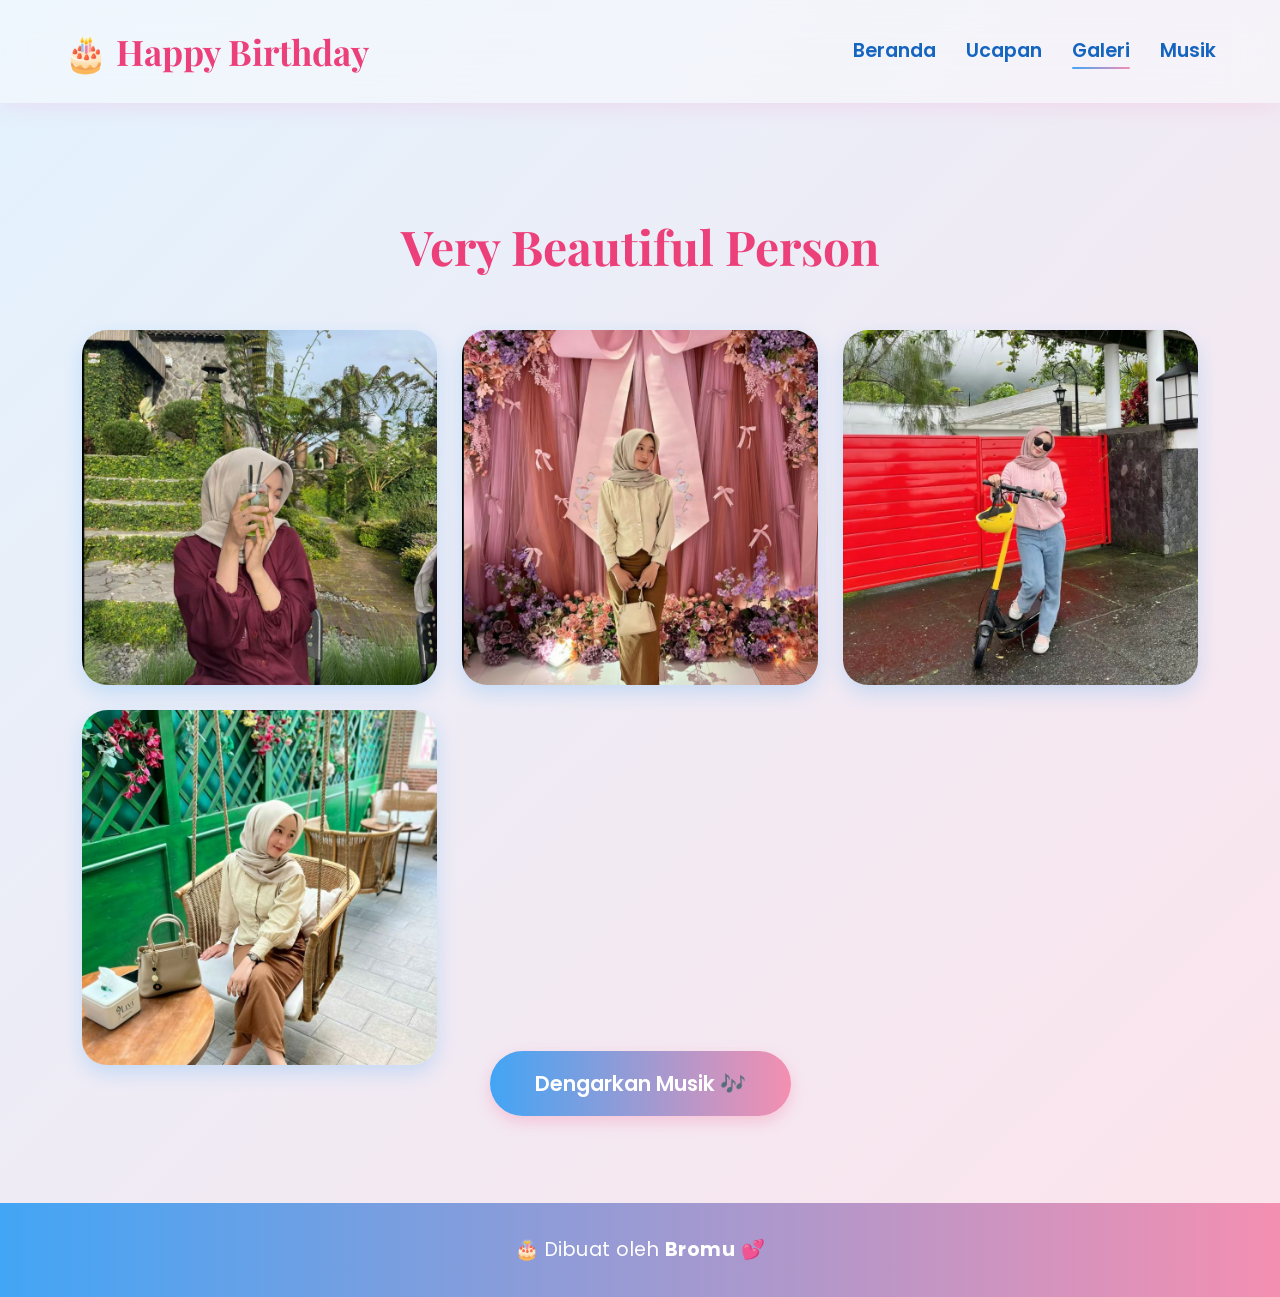
==== gallery.html @ 5a8020b9 "Add files via upload" ====
<!DOCTYPE html>
<html lang="id">

<head>
    <meta charset="UTF-8">
    <meta name="viewport" content="width=device-width, initial-scale=1.0">
    <title>Galery 🎞️</title>
    <link rel="stylesheet" href="style.css">
</head>

<body>
    <div class="petal"></div>
    <div class="petal"></div>
    <div class="petal"></div>
    <div class="petal"></div>
    <div class="petal"></div>

    <header>
        <nav class="navbar">
            <div class="logo">🎂 Happy Birthday</div>
            <ul class="nav-links">
                <li><a href="index.html">Beranda</a></li>
                <li><a href="ucapan.html">Ucapan</a></li>
                <li><a href="gallery.html" class="active">Galeri</a></li>
                <li><a href="music.html">Musik</a></li>
            </ul>
        </nav>
    </header>

    <section class="gallery">
        <h2>Very Beautiful Person</h2>
        <div class="image-grid">
            <img src="foto1.jpg" alt="Birthday 1">
            <img src="foto2.jpg" alt="Birthday 2">
            <img src="foto3.jpg" alt="Birthday 3">
            <img src="foto4.jpg" alt="Birthday 4">
        </div>
        <a href="music.html" class="btn">Dengarkan Musik 🎶</a>
    </section>

    <footer>
        <p>🎂 Dibuat oleh <strong>Bromu</strong> 💕</p>
    </footer>

</body>

</html>
---- style.css ----
/* 🌸 Font & Reset */

@import url("https://fonts.googleapis.com/css2?family=Playfair+Display:wght@600;700&family=Poppins:wght@400;600&display=swap");
* {
    margin: 0;
    padding: 0;
    box-sizing: border-box;
    scroll-behavior: smooth;
}

body {
    font-family: "Poppins", sans-serif;
    background: linear-gradient(135deg, #e3f2fd, #fce4ec);
    color: #2b2b2b;
    overflow-x: hidden;
    position: relative;
    line-height: 1.8;
}


/* 🌺 Efek Kelopak Bunga 3D (tanpa JS) */

@keyframes petals3D {
    0% {
        transform: translateY(-10%) rotateX(0) rotateY(0) scale(1);
        opacity: 0.8;
    }
    50% {
        transform: translateY(50vh) rotateX(180deg) rotateY(90deg) scale(1.2);
        opacity: 0.9;
    }
    100% {
        transform: translateY(110vh) rotateX(360deg) rotateY(180deg) scale(1);
        opacity: 0.3;
    }
}

.petal {
    position: fixed;
    top: -10%;
    width: 60px;
    height: 55px;
    border-radius: 50% 50% 50% 0;
    background: radial-gradient(circle at 30% 30%, #90caf9, #f48fb1);
    opacity: 0.8;
    filter: drop-shadow(0 0 10px rgba(255, 182, 193, 0.6));
    animation: petals3D 15s linear infinite;
    z-index: 0;
}

.petal:nth-child(1) {
    left: 5%;
    animation-delay: 0s;
}

.petal:nth-child(2) {
    left: 20%;
    animation-delay: 3s;
    transform: rotate(45deg);
}

.petal:nth-child(3) {
    left: 45%;
    animation-delay: 6s;
    transform: rotate(90deg);
}

.petal:nth-child(4) {
    left: 65%;
    animation-delay: 1s;
    transform: rotate(135deg);
}

.petal:nth-child(5) {
    left: 85%;
    animation-delay: 4s;
    transform: rotate(180deg);
}


/* 🌈 Header Modern */

header {
    background: rgba(255, 255, 255, 0.4);
    backdrop-filter: blur(20px);
    box-shadow: 0 4px 20px rgba(255, 105, 180, 0.15);
    position: sticky;
    top: 0;
    z-index: 10;
    padding: 20px 0;
}

.navbar {
    width: 90%;
    max-width: 1200px;
    margin: auto;
    display: flex;
    justify-content: space-between;
    align-items: center;
}

.logo {
    font-size: 2.2em;
    font-family: "Playfair Display", serif;
    color: #ec407a;
    font-weight: 700;
}

.nav-links {
    list-style: none;
    display: flex;
    gap: 30px;
}

.nav-links a {
    text-decoration: none;
    color: #1565c0;
    font-weight: 600;
    font-size: 1.2em;
    position: relative;
    transition: 0.3s;
}

.nav-links a:hover::after,
.nav-links a.active::after {
    content: "";
    position: absolute;
    bottom: -5px;
    left: 0;
    width: 100%;
    height: 2px;
    background: linear-gradient(90deg, #42a5f5, #f48fb1);
    border-radius: 2px;
}


/* 🌷 Hero Section */

.hero {
    height: 95vh;
    background: linear-gradient( rgba(33, 150, 243, 0.4), rgba(244, 143, 177, 0.4)), url("https://source.unsplash.com/1600x900/?flowers,blue-pink,roses") center/cover no-repeat;
    display: flex;
    align-items: center;
    justify-content: center;
    text-align: center;
    color: white;
    padding: 50px 20px;
    position: relative;
    perspective: 1000px;
}

.hero-content {
    background: rgba(255, 255, 255, 0.25);
    backdrop-filter: blur(14px);
    padding: 70px 50px;
    border-radius: 35px;
    box-shadow: 0 8px 30px rgba(244, 143, 177, 0.4);
    max-width: 850px;
    animation: fadeIn3D 1.3s ease;
    transform: rotateX(10deg) rotateY(-5deg);
}

@keyframes fadeIn3D {
    from {
        opacity: 0;
        transform: translateY(60px) rotateX(25deg);
    }
    to {
        opacity: 1;
        transform: translateY(0) rotateX(0deg);
    }
}

.hero h1 {
    font-family: "Playfair Display", serif;
    font-size: 4em;
    margin-bottom: 25px;
    color: #fff;
    text-shadow: 0 3px 15px rgba(0, 0, 0, 0.3);
}

.hero p {
    font-size: 1.6em;
    color: #fdfbfb;
    margin-bottom: 35px;
}

.btn {
    background: linear-gradient(90deg, #42a5f5, #f48fb1);
    color: #fff;
    padding: 18px 45px;
    border-radius: 50px;
    font-weight: 600;
    font-size: 1.3em;
    text-decoration: none;
    transition: all 0.3s ease;
    box-shadow: 0 6px 15px rgba(244, 143, 177, 0.4);
}

.btn:hover {
    transform: scale(1.08) translateY(-3px);
    box-shadow: 0 10px 25px rgba(66, 165, 245, 0.5);
}


/* 💌 Ucapan Section */

.ucapan {
    background: #fff;
    text-align: center;
    padding: 100px 20px;
}

.ucapan h2 {
    font-size: 3em;
    color: #1565c0;
    font-family: "Playfair Display", serif;
    margin-bottom: 25px;
}

.ucapan p {
    font-size: 1.5em;
    max-width: 850px;
    margin: auto;
    color: #444;
}


/* 🖼️ Gallery Section */

.gallery {
    background: linear-gradient(135deg, #e3f2fd, #fce4ec);
    text-align: center;
    padding: 100px 20px;
}

.gallery h2 {
    font-size: 3em;
    color: #ec407a;
    margin-bottom: 40px;
    font-family: "Playfair Display", serif;
}

.image-grid {
    display: grid;
    grid-template-columns: repeat(auto-fit, minmax(280px, 1fr));
    gap: 25px;
    width: 90%;
    max-width: 1200px;
    margin: auto;
}

.image-grid img {
    width: 100%;
    border-radius: 25px;
    box-shadow: 0 8px 20px rgba(33, 150, 243, 0.2);
    transition: transform 0.5s ease, box-shadow 0.4s ease;
    transform: rotateY(0deg);
}

.image-grid img:hover {
    transform: rotateY(15deg) scale(1.05);
    box-shadow: 0 15px 40px rgba(244, 143, 177, 0.3);
}


/* 🎵 Music Section */

.music {
    background: #f7f9ff;
    text-align: center;
    padding: 100px 20px;
}

.music h2 {
    font-size: 3em;
    color: #1565c0;
    margin-bottom: 35px;
    font-family: "Playfair Display", serif;
}

.youtube-embed iframe {
    width: 90%;
    max-width: 700px;
    height: 420px;
    border-radius: 20px;
    box-shadow: 0 10px 30px rgba(244, 143, 177, 0.25);
}


/* 💖 Footer */

footer {
    background: linear-gradient(90deg, #42a5f5, #f48fb1);
    color: #fff;
    text-align: center;
    padding: 30px 15px;
    font-size: 1.2em;
    letter-spacing: 0.5px;
}


/* 📱 Responsif */

@media (max-width: 1024px) {
    .hero h1 {
        font-size: 3.2em;
    }
    .hero p {
        font-size: 1.3em;
    }
}

@media (max-width: 768px) {
    .navbar {
        flex-direction: column;
    }
    .nav-links {
        flex-wrap: wrap;
        justify-content: center;
        gap: 15px;
        margin-top: 10px;
    }
    .hero h1 {
        font-size: 2.4em;
    }
    .hero p {
        font-size: 1.1em;
    }
    .ucapan h2,
    .gallery h2,
    .music h2 {
        font-size: 2.2em;
    }
    .youtube-embed iframe {
        height: 320px;
    }
}

@media (max-width: 480px) {
    .hero-content {
        padding: 40px 20px;
    }
    .hero h1 {
        font-size: 2em;
    }
    .hero p {
        font-size: 1em;
    }
    .btn {
        font-size: 1em;
        padding: 12px 25px;
    }
}
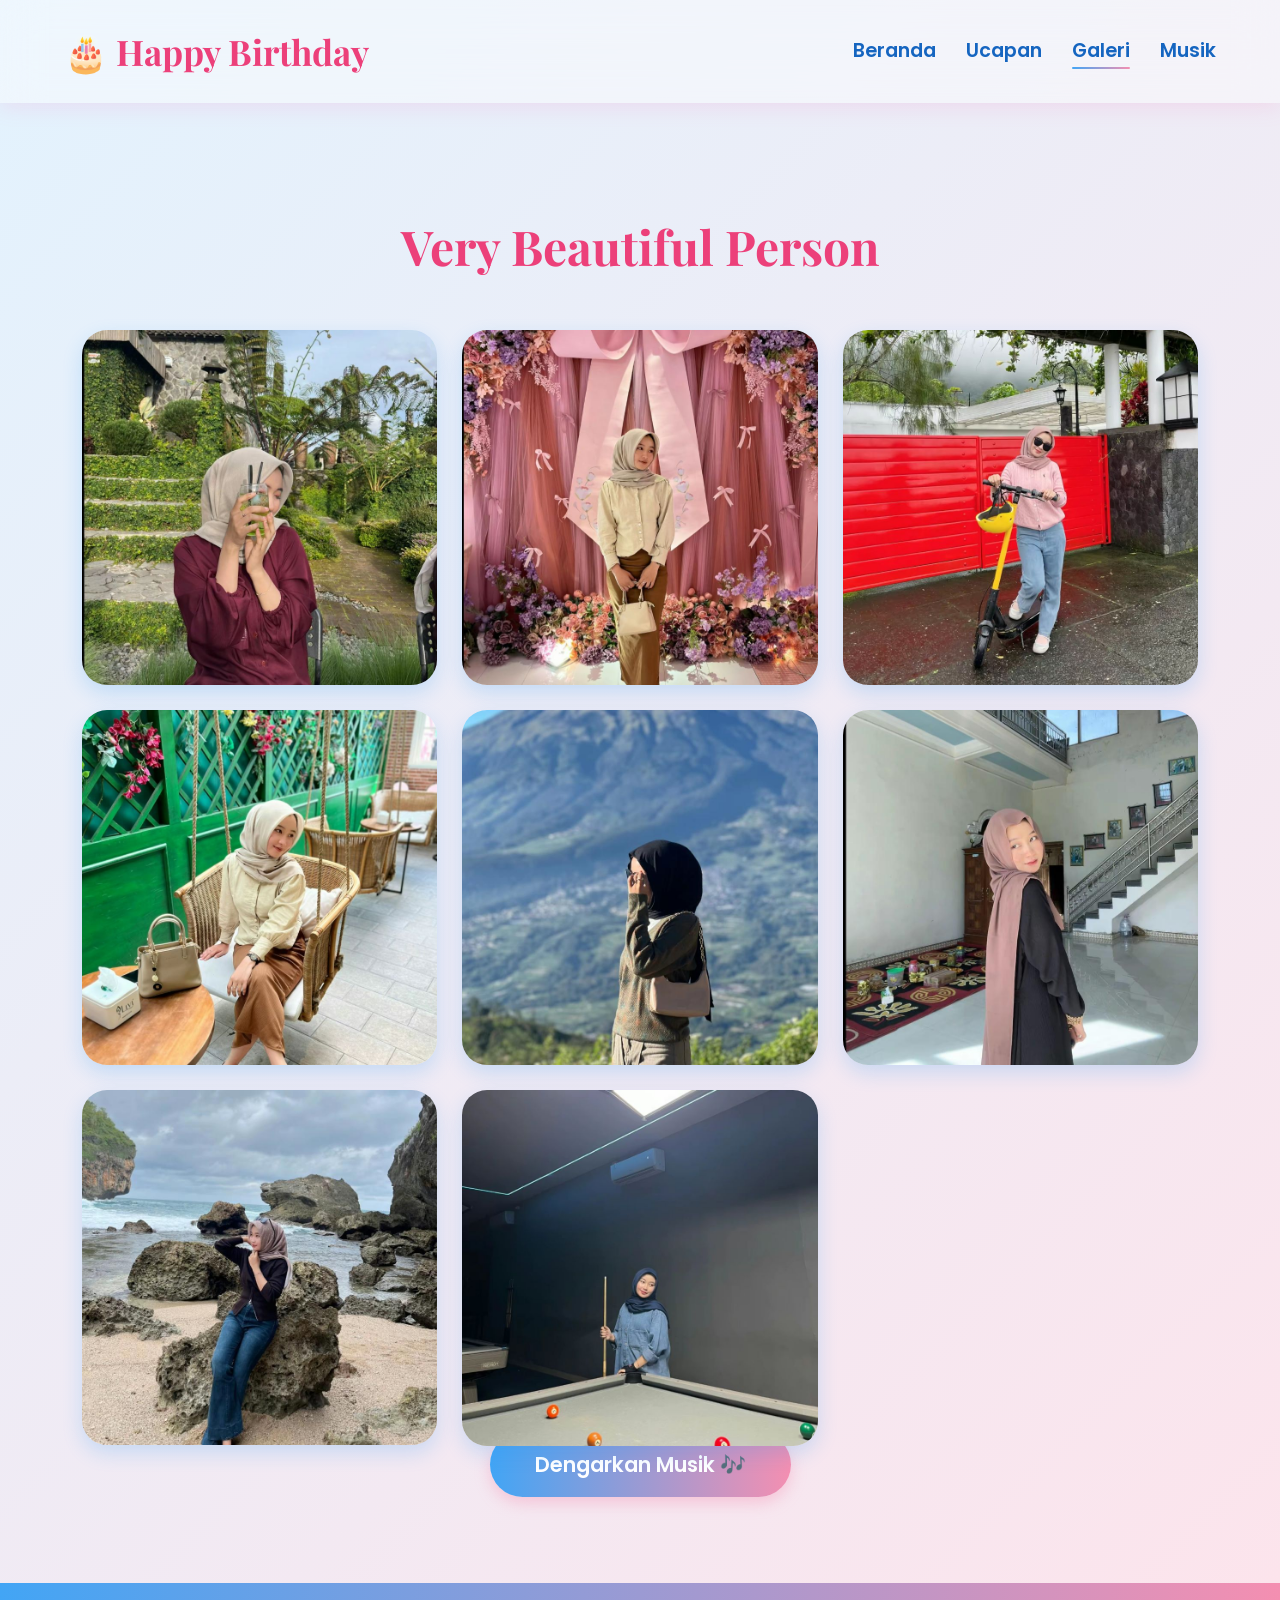
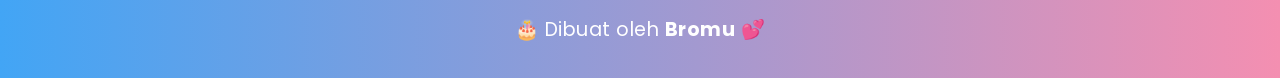
==== commit a0d866cf: "Update gallery.html" ====
--- a/gallery.html
+++ b/gallery.html
@@ -34,6 +34,10 @@
             <img src="foto2.jpg" alt="Birthday 2">
             <img src="foto3.jpg" alt="Birthday 3">
             <img src="foto4.jpg" alt="Birthday 4">
+            <img src="foto5.jpg" alt="Birthday 5">
+            <img src="foto6.jpg" alt="Birthday 6">
+            <img src="foto7.jpg" alt="Birthday 7">
+            <img src="foto8.jpg" alt="Birthday 8">
         </div>
         <a href="music.html" class="btn">Dengarkan Musik 🎶</a>
     </section>
@@ -44,4 +48,5 @@
 
 </body>
 
-</html>+
+</html>
